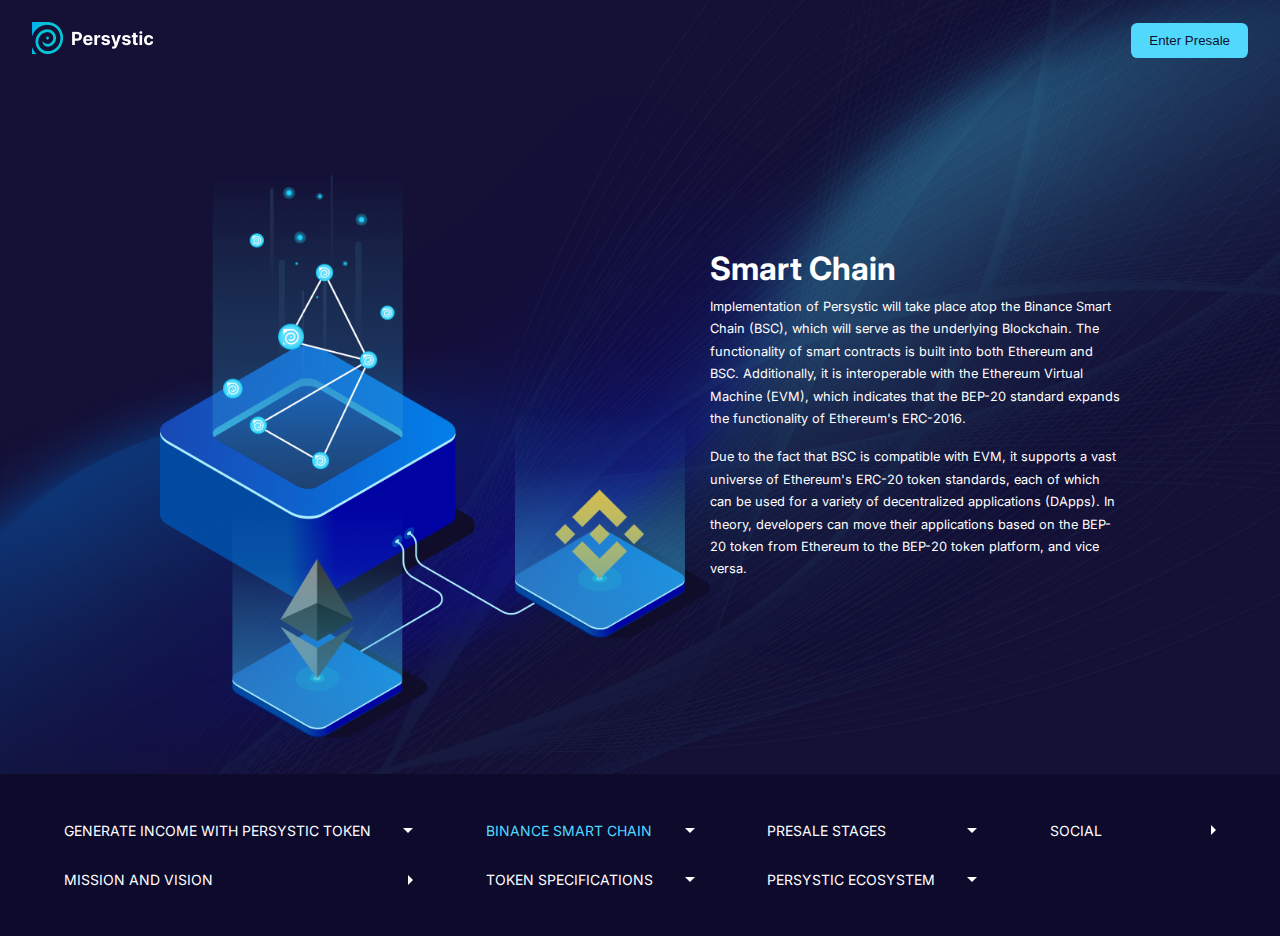
==== binance.html @ 01e59f0c "made changes" ====
<!DOCTYPE html>
<html lang="en">
  <head>
    <meta charset="UTF-8" />
    <meta http-equiv="X-UA-Compatible" content="IE=edge" />
    <meta name="viewport" content="width=device-width, initial-scale=1.0" />
    <link rel="stylesheet" href="styles/globalStyle.css" />
    <link rel="stylesheet" href="styles/binance.css" />
    <title>Binance Smart Chain</title>
  </head>
  <body>
    <header class="main-header">
      <div class="container">
        <nav>
          <div class="logo">
            <a href="index.html">
              <img src="img/logo.png" alt="logo" />
            </a>
          </div>
          <a href="#">
            <button class="btn">Enter Presale</button>
          </a>
        </nav>
      </div>
    </header>

    <section class="showcase">
      <div class="container grid">
        <div class="showcase-img">
          <img src="img/binance/showcase.png" alt="" />
        </div>
        <div class="showcase-text">
          <h1>Smart Chain</h1>
          <p>
            Implementation of Persystic will take place atop the Binance Smart
            Chain (BSC), which will serve as the underlying Blockchain. The
            functionality of smart contracts is built into both Ethereum and
            BSC. Additionally, it is interoperable with the Ethereum Virtual
            Machine (EVM), which indicates that the BEP-20 standard expands the
            functionality of Ethereum's ERC-2016.
          </p>
          <p>
            Due to the fact that BSC is compatible with EVM, it supports a vast
            universe of Ethereum's ERC-20 token standards, each of which can be
            used for a variety of decentralized applications (DApps). In theory,
            developers can move their applications based on the BEP-20 token
            from Ethereum to the BEP-20 token platform, and vice versa.
          </p>
        </div>
      </div>
    </section>

    <footer class="footer">
      <div class="container">
        <div class="col-1 col">
          <div>
            <a href="generateIncome.html">
              <li>Generate Income with Persystic Token</li>
            </a>
            <img src="img/arrow-down.png" alt="" />
          </div>
          <div>
            <a href="mission.html">
              <li>Mission and Vision</li>
            </a>
            <img src="img/arrow-right.png" alt="" />
          </div>
        </div>

        <div class="col-2 col">
          <div>
            <a href="binance.html">
              <li class="bsc">BINANCE SMART CHAIN</li>
            </a>
            <img src="img/arrow-down.png" alt="" />
          </div>
          <div>
            <a href="specifications.html">
              <li>Token Specifications</li>
            </a>
            <img src="img/arrow-down.png" alt="" />
          </div>
        </div>
        <div class="col-3 col">
          <div>
            <a href="presale.html">
              <li>Presale stages</li>
            </a>
            <img src="img/arrow-down.png" alt="" />
          </div>
          <div>
            <a href="ecosystem.html">
              <li>Persystic Ecosystem</li>
            </a>
            <img src="img/arrow-down.png" alt="" />
          </div>
        </div>
        <div class="col-4">
          <div class="col-4a">
            <li>Social</li>
            <img src="img/arrow-right.png" alt="" />
          </div>
          <div class="socials">
            <img src="img/footer-logo/twitter.png" alt="" />
            <img src="img/footer-logo/telegram.png" alt="" />
            <img src="img/footer-logo/instagram.png" alt="" />
            <img src="img/footer-logo/facebook.png" alt="" />
            <img src="img/footer-logo/discord.png" alt="" />
          </div>
        </div>
      </div>
    </footer>
    <script src="scripts/app1.js"></script>
  </body>
</html>
---- styles/globalStyle.css ----
@import url("https://fonts.googleapis.com/css2?family=Inter:wght@300;400;500;600;700;800&display=swap");
body {
  display: flex;
  flex-direction: column;
  overflow-x: hidden;
  font-family: "Inter", sans-serif;
  background-color: #141036;
  min-height: 100vh;
  position: relative;
}

* {
  padding: 0;
  margin: 0;
  box-sizing: border-box;
}

.container {
  width: 95%;
  margin: 0 auto;
}

nav {
  display: flex;
  justify-content: space-between;
  align-items: center;
  height: 5rem;
}

.btn {
  background: #50d9fc;
  color: #130f30;
  padding: 10px 18px;
  border-radius: 0.4rem;
  border: none;
  cursor: pointer;
}

footer {
  background-color: #0d0a2c;
  color: #fff;
}

footer .container {
  width: 90%;
  padding: 2rem 0;
  height: 100%;
  margin: 0 auto;
  display: flex;
  justify-content: space-between;
  align-items: center;
}

footer .col div {
  display: flex;
  align-items: center;
  justify-content: space-between;
}

footer .col div li {
  margin: 1rem 0;
  text-transform: uppercase;
  list-style: none;
  font-size: 14px;
  color: #fff;
  text-decoration: none;
}

footer .col div a {
  text-decoration: none;
}

footer .col div li:hover {
  color: #50d9fc;
}

footer .col-4 div li {
  list-style: none;
  text-transform: uppercase;
}

.socials img {
  width: 30px;
  margin-top: 1rem;
}

.col-4a {
  display: flex;
  justify-content: space-between;
  align-items: center;
  font-size: 14px;
  cursor: pointer;
}

.socials {
  opacity: 0;
}

.active-social {
  opacity: 1;
}

.col-4a {
  display: flex;
  justify-content: space-between;
  align-items: center;
  font-size: 14px;
  cursor: pointer;
}


@media (max-width: 2500px) {
  footer .col img {
    margin-left: 10rem;
  }
}

@media (max-width: 1650px) {
  footer .col div img {
    margin-left: 5rem;
  }
}

@media (max-width: 1650px) {
  footer .col div img {
    margin-left: 2rem;
  }
}

@media (max-width: 1100px) {
  footer .container {
    flex-direction: column;
  }

  footer .col-4 div {
    margin: 1rem 0;
  }

  footer .container {
    align-items: normal;
  }

  .socials {
    display: none;
  }

  .social-mobile-active {
    display: block;
  }
}
---- styles/binance.css ----
body {
  display: flex;
  flex-direction: column;
  overflow-x: hidden;
  font-family: "Inter", sans-serif;
  background-color: #141036;
  min-height: 100vh;
  background-image: url("../img/background.png"), url("../img/bg-img.png");
  background-position: center;
  background-repeat: no-repeat;
  background-size: cover;
}

.showcase {
  padding: 2rem 0;
}

.showcase-img img {
  width: 550px;
}

.showcase-text {
  color: #fff;
  text-align: start;
}

.showcase-text p {
  margin: 1rem 0;
  font-size: .8rem;
}

.showcase-text h1 {
  font-size: 2rem;
}

.showcase-text h1,
p {
  line-height: 1.4rem;
}

.showcase .grid {
  display: grid;
  grid-template-columns: 1fr 1fr;
  place-items: center;
  width: 75%;
}

footer {
  margin-top: auto;
  z-index: 1;
}

footer .col div .bsc {
  color: #50d9fc;
}

@media (min-width: 2000px) {
  .showcase-img img {
    width: 800px;
  }

  .showcase-text h1 {
    font-size: 3rem;
  }

  .showcase-text p {
    font-size: 1.5rem;
    line-height: 1.5;
  }
}

@media (max-width: 1350px) {
  .showcase-img img {
    width: 550px;
  }
}

@media (max-width: 1200px) {
  .showcase {
    padding: 3rem 0;
  }

  .showcase-img img {
    width: 400px;
  }

  .showcase .grid {
    width: 90%;
  }
}

@media (max-width: 900px) {
  .showcase {
    padding: 0rem;
  }

  .showcase .grid {
    grid-template-columns: 1fr;
  }

  .showcase-text h1 {
    font-size: 1.5rem;
    margin-top: 1rem;
    text-align: center;
  }

  .showcase-text p {
    font-size: .7rem;
  }
}

@media (max-width: 550px) {
  .showcase-img img {
    width: 350px;
  }
}

@media (max-width: 350px) {
  .showcase-img img {
    width: 250px;
  }
}
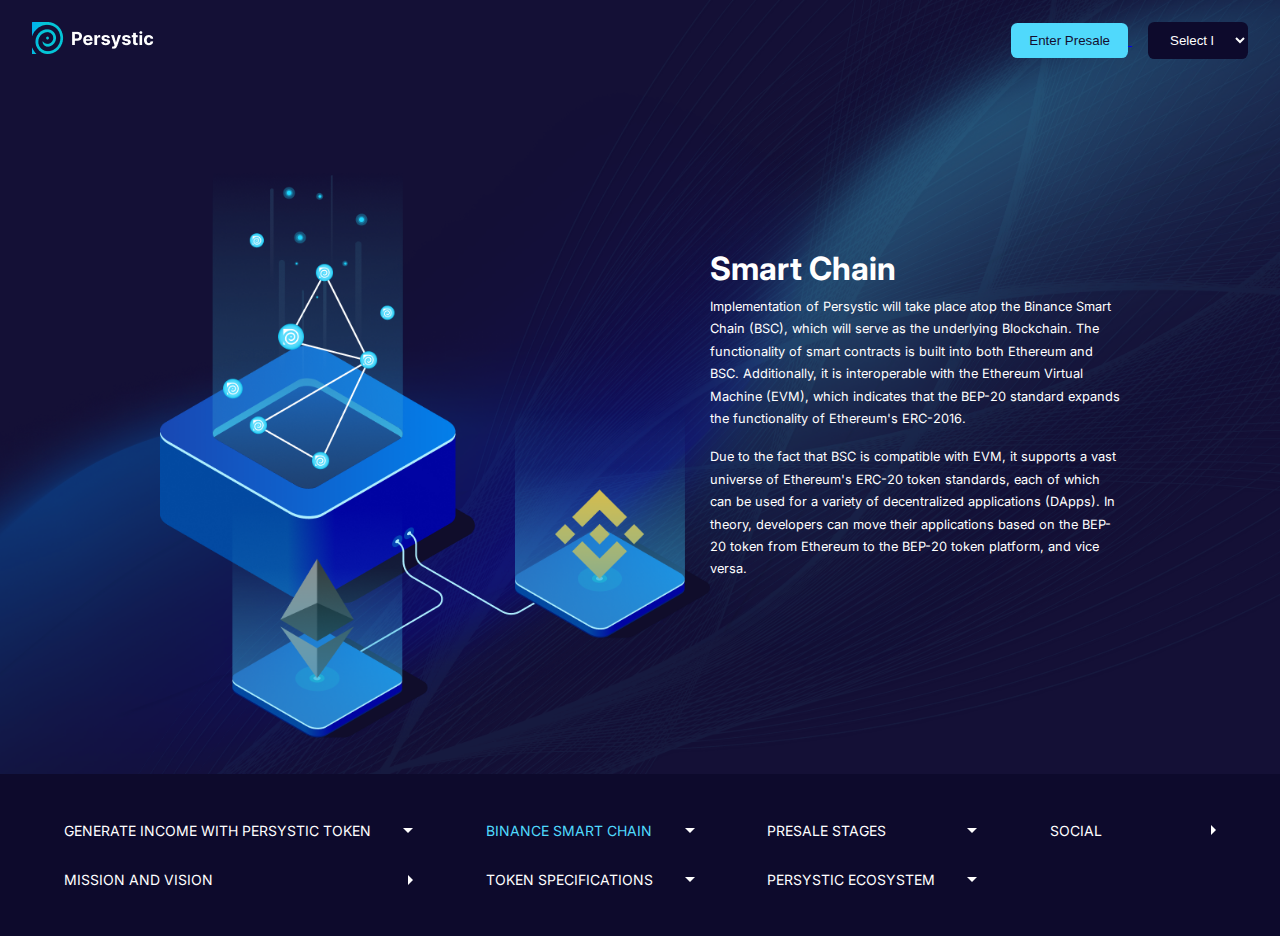
==== commit 5b14fc8f: "added dropdown" ====
--- a/binance.html
+++ b/binance.html
@@ -4,9 +4,24 @@
     <meta charset="UTF-8" />
     <meta http-equiv="X-UA-Compatible" content="IE=edge" />
     <meta name="viewport" content="width=device-width, initial-scale=1.0" />
+    <meta property="og:type" content="website" />
+    <meta name="description" content="Implementation of Persystic will take place atop the Binance Smart
+    Chain (BSC), which will serve as the underlying Blockchain. The
+    functionality of smart contracts is built into both Ethereum and
+    BSC. Additionally, it is interoperable with the Ethereum Virtual
+    Machine (EVM), which indicates that the BEP-20 standard expands the
+    functionality of Ethereum's ERC-2016." />
+    <meta name="og:title" content="Binance Smart Chain" />
+    <meta property="og:description" content="Implementation of Persystic will take place atop the Binance Smart
+    Chain (BSC), which will serve as the underlying Blockchain. The
+    functionality of smart contracts is built into both Ethereum and
+    BSC. Additionally, it is interoperable with the Ethereum Virtual
+    Machine (EVM), which indicates that the BEP-20 standard expands the
+    functionality of Ethereum's ERC-2016." />
     <link rel="stylesheet" href="styles/globalStyle.css" />
     <link rel="stylesheet" href="styles/binance.css" />
     <title>Binance Smart Chain</title>
+    <link rel="icon" type="image/x-icon" href="img/favicon.png" alt="Persystic" />
   </head>
   <body>
     <header class="main-header">
@@ -17,9 +32,41 @@
               <img src="img/logo.png" alt="logo" />
             </a>
           </div>
-          <a href="#">
-            <button class="btn">Enter Presale</button>
-          </a>
+          <div class="right">
+            <a href="#">
+              <button class="btn">Enter Presale</button>
+            </a>
+            
+            <select data-placeholder="Choose a Language...">
+              <option value="AF">Select language..</option>
+              <option value="AR">Arabic</option>
+              <option value="ZH">Chinese (Mandarin)</option>
+              <option value="HR">Croatian</option>
+              <option value="CS">Czech</option>
+              <option value="DA">Danish</option>
+              <option value="NL">Dutch</option>
+              <option value="EN">English</option>
+              <option value="FR">French</option>
+              <option value="DE">German</option>
+              <option value="EL">Greek</option>
+              <option value="HI">Hindi</option>
+              <option value="IT">Italian</option>
+              <option value="JA">Japanese</option>
+              <option value="KO">Korean</option>
+              <option value="LA">Latin</option>
+              <option value="PL">Polish</option>
+              <option value="PT">Portuguese</option>            
+              <option value="RU">Russian</option>  
+              <option value="SR">Serbian</option> 
+              <option value="SL">Slovenian</option>
+              <option value="ES">Spanish</option>
+              <option value="SW">Swahili</option>
+              <option value="SV">Swedish </option>
+              <option value="TR">Turkish</option>
+              <option value="UK">Ukrainian</option>
+              <option value="VI">Vietnamese</option>
+            </select>
+          </div>
         </nav>
       </div>
     </header>
--- a/styles/globalStyle.css
+++ b/styles/globalStyle.css
@@ -34,6 +34,27 @@
   border-radius: 0.4rem;
   border: none;
   cursor: pointer;
+}
+
+select {
+  outline: 0;
+  padding: .4rem;
+  border-radius: .4rem;
+  cursor: pointer;
+  border: 0;
+  padding: 10px 18px;
+  border-radius: 0.4rem;
+  width: 100px;
+  background-color: #0d0a2c;
+  color: #fff;
+  margin-left: 1rem;
+}
+
+option {
+  cursor: pointer;
+  background-color: #0d0a2c;
+  border: 0;
+  color: #fff;
 }
 
 footer {
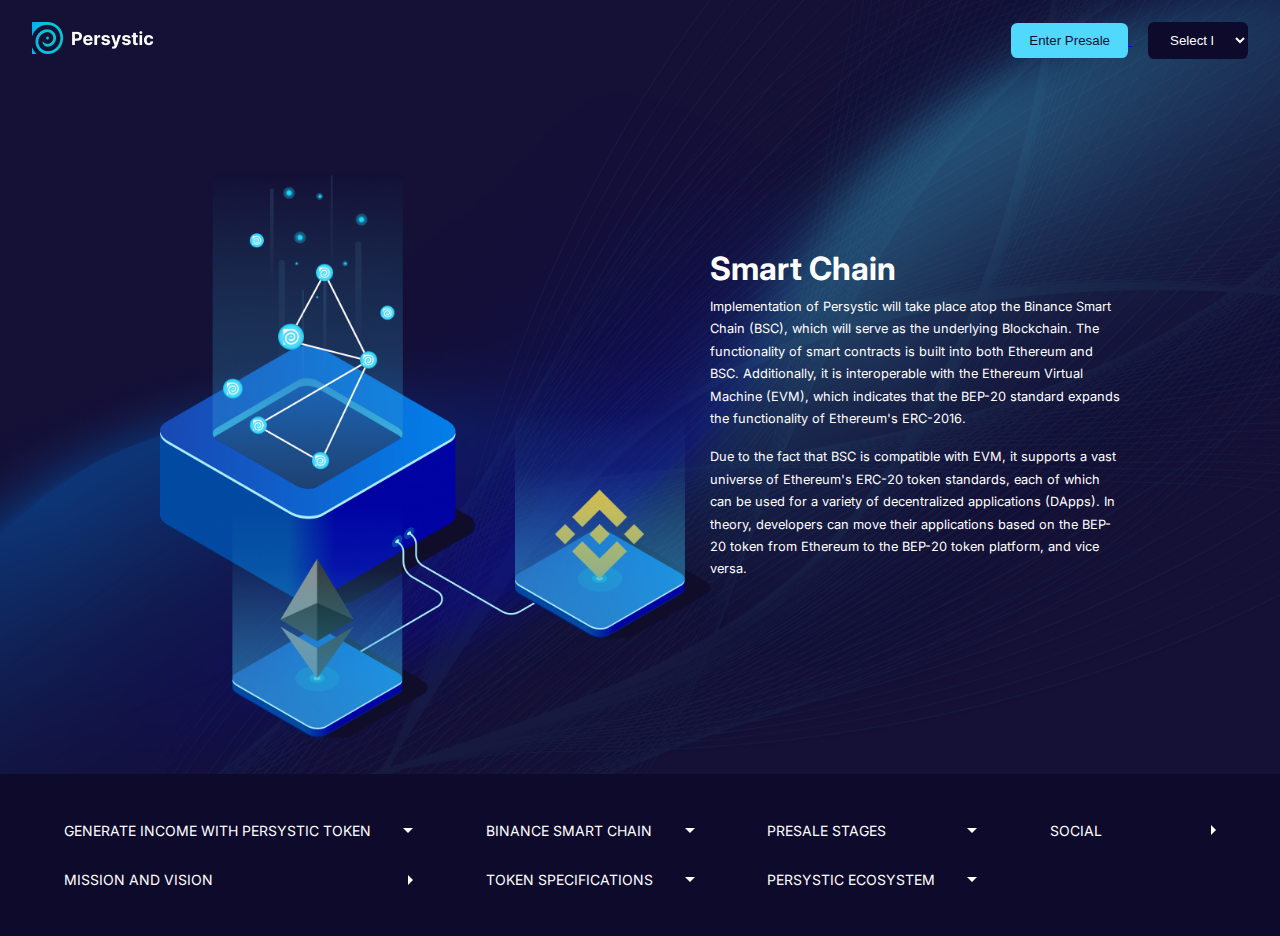
==== commit f6a1cab1: "added google sites tag and social links" ====
--- a/binance.html
+++ b/binance.html
@@ -117,7 +117,7 @@
         <div class="col-2 col">
           <div>
             <a href="binance.html">
-              <li class="bsc">BINANCE SMART CHAIN</li>
+              <li>BINANCE SMART CHAIN</li>
             </a>
             <img src="img/arrow-down.png" alt="" />
           </div>
@@ -148,8 +148,12 @@
             <img src="img/arrow-right.png" alt="" />
           </div>
           <div class="socials">
-            <img src="img/footer-logo/twitter.png" alt="" />
-            <img src="img/footer-logo/telegram.png" alt="" />
+            <a href="https://twitter.com/PersysticToken">
+              <img src="img/footer-logo/twitter.png" alt="" />
+            </a>
+            <a href="https://t.me/PersysticTokenOfficial">
+              <img src="img/footer-logo/telegram.png" alt="" />
+            </a>
             <img src="img/footer-logo/instagram.png" alt="" />
             <img src="img/footer-logo/facebook.png" alt="" />
             <img src="img/footer-logo/discord.png" alt="" />
@@ -157,6 +161,15 @@
         </div>
       </div>
     </footer>
+    <!-- Global site tag (gtag.js) - Google Analytics -->
+    <script async src="https://www.googletagmanager.com/gtag/js?id=UA-234206552-6"></script>
+    <script>
+      window.dataLayer = window.dataLayer || [];
+      function gtag(){dataLayer.push(arguments);}
+      gtag('js', new Date());
+
+      gtag('config', 'UA-234206552-6');
+    </script>
     <script src="scripts/app1.js"></script>
   </body>
 </html>
--- a/styles/globalStyle.css
+++ b/styles/globalStyle.css
@@ -105,6 +105,10 @@
   margin-top: 1rem;
 }
 
+.socials a {
+  color: transparent;
+}
+
 .col-4a {
   display: flex;
   justify-content: space-between;
@@ -169,3 +173,13 @@
     display: block;
   }
 }
+
+@media (max-width: 400px) {
+  .logo img{
+    width: 80px;
+  }
+
+  .btn {
+    padding: 8px 7px;
+  }
+}
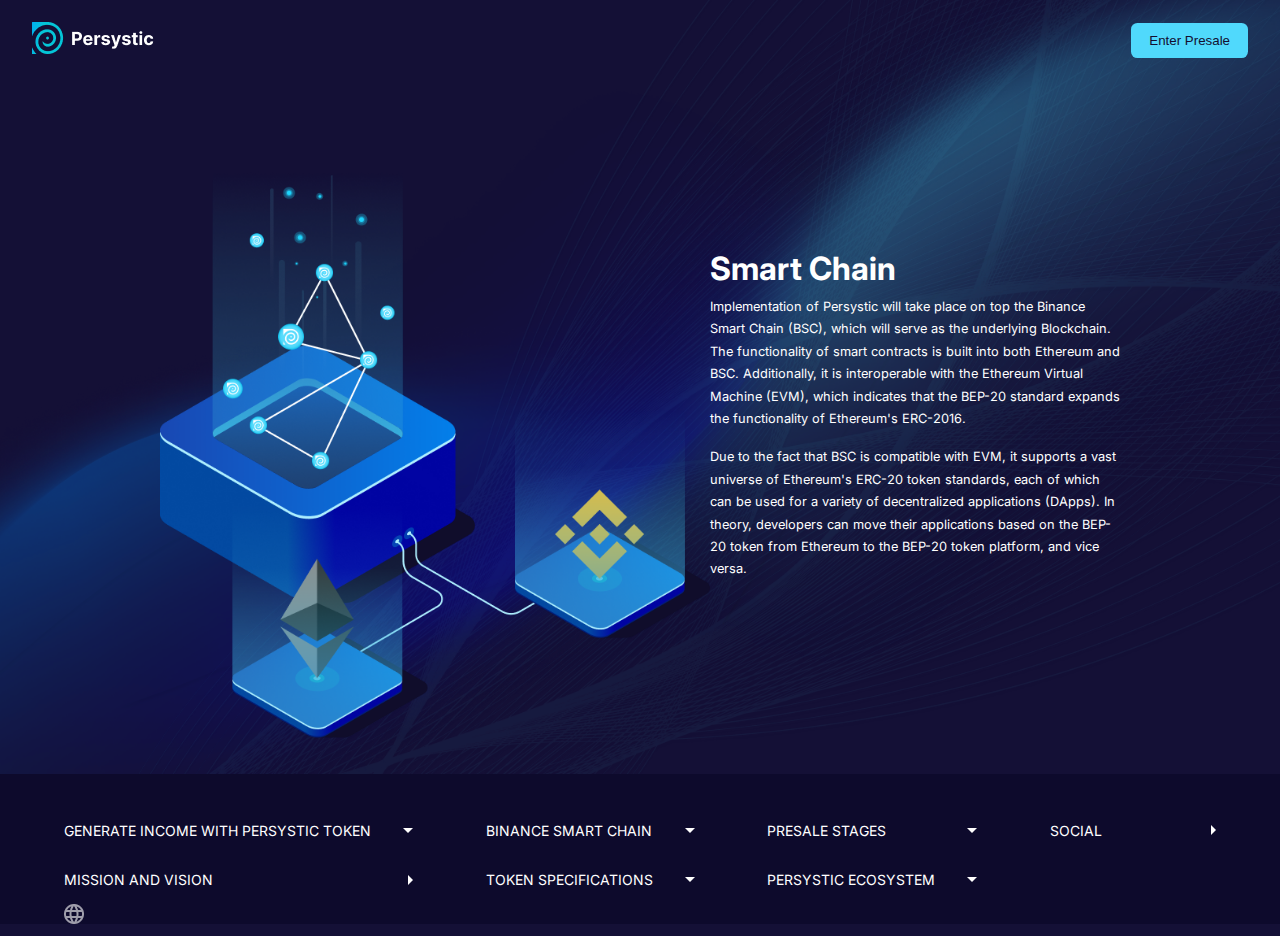
==== commit 18f9398e: "fixed bg img" ====
--- a/binance.html
+++ b/binance.html
@@ -36,36 +36,6 @@
             <a href="#">
               <button class="btn">Enter Presale</button>
             </a>
-            
-            <select data-placeholder="Choose a Language...">
-              <option value="AF">Select language..</option>
-              <option value="AR">Arabic</option>
-              <option value="ZH">Chinese (Mandarin)</option>
-              <option value="HR">Croatian</option>
-              <option value="CS">Czech</option>
-              <option value="DA">Danish</option>
-              <option value="NL">Dutch</option>
-              <option value="EN">English</option>
-              <option value="FR">French</option>
-              <option value="DE">German</option>
-              <option value="EL">Greek</option>
-              <option value="HI">Hindi</option>
-              <option value="IT">Italian</option>
-              <option value="JA">Japanese</option>
-              <option value="KO">Korean</option>
-              <option value="LA">Latin</option>
-              <option value="PL">Polish</option>
-              <option value="PT">Portuguese</option>            
-              <option value="RU">Russian</option>  
-              <option value="SR">Serbian</option> 
-              <option value="SL">Slovenian</option>
-              <option value="ES">Spanish</option>
-              <option value="SW">Swahili</option>
-              <option value="SV">Swedish </option>
-              <option value="TR">Turkish</option>
-              <option value="UK">Ukrainian</option>
-              <option value="VI">Vietnamese</option>
-            </select>
           </div>
         </nav>
       </div>
@@ -79,7 +49,7 @@
         <div class="showcase-text">
           <h1>Smart Chain</h1>
           <p>
-            Implementation of Persystic will take place atop the Binance Smart
+            Implementation of Persystic will take place on top the Binance Smart
             Chain (BSC), which will serve as the underlying Blockchain. The
             functionality of smart contracts is built into both Ethereum and
             BSC. Additionally, it is interoperable with the Ethereum Virtual
@@ -160,7 +130,22 @@
           </div>
         </div>
       </div>
+      <div class="language">
+        <img src="img/globe.png" alt="">
+        <div id="google_translate_element"></div>
+      </div>
     </footer>
+
+    <script src="https://translate.google.com/translate_a/element.js?cb=googleTranslateElementInit"></script>
+    <script type="text/javascript">
+        function googleTranslateElementInit() {
+            new google.translate.TranslateElement({
+                includedLanguages: 'tr,de,fr,es,en,it',
+                layout: google.translate.TranslateElement.InlineLayout.VERTICAL
+            }, 'google_translate_element');
+        }
+    </script>
+    
     <!-- Global site tag (gtag.js) - Google Analytics -->
     <script async src="https://www.googletagmanager.com/gtag/js?id=UA-234206552-6"></script>
     <script>
--- a/styles/globalStyle.css
+++ b/styles/globalStyle.css
@@ -1,4 +1,43 @@
 @import url("https://fonts.googleapis.com/css2?family=Inter:wght@300;400;500;600;700;800&display=swap");
+
+.goog-te-gadget .goog-te-combo  {
+  border: 0;
+  outline: 0;
+  background-color: transparent;
+  color: #fff;
+  cursor: pointer;
+}
+
+.goog-logo-link {
+  display:none !important;
+} 
+  
+.goog-te-gadget{
+  color: transparent !important;
+}
+
+#google_translate_element{display:block; margin-top: .5rem;}
+.goog-te-banner-frame.skiptranslate { display: none !important;} 
+body { top: 0px !important; }
+#goog-gt-tt{display: none !important; top: 0px !important; } 
+.goog-tooltip skiptranslate{display: none !important; top: 0px !important; } 
+.activity-root { display: hide !important;} 
+.status-message { display: hide !important;}
+.started-activity-container { display: hide !important;}
+
+option {
+  background-color: #0d0a2c;
+}
+
+.language {
+  margin-top: -2rem !important;
+  display: flex;
+  align-items: center;
+  gap: 5px;
+  width: 90%;
+  margin: 0 auto;
+}
+
 body {
   display: flex;
   flex-direction: column;
@@ -36,25 +75,11 @@
   cursor: pointer;
 }
 
-select {
-  outline: 0;
-  padding: .4rem;
-  border-radius: .4rem;
-  cursor: pointer;
-  border: 0;
-  padding: 10px 18px;
-  border-radius: 0.4rem;
-  width: 100px;
-  background-color: #0d0a2c;
-  color: #fff;
-  margin-left: 1rem;
-}
-
-option {
-  cursor: pointer;
-  background-color: #0d0a2c;
-  border: 0;
-  color: #fff;
+.right {
+  display: flex;
+  align-items: center;
+  justify-content: center;
+  gap: 10px;
 }
 
 footer {
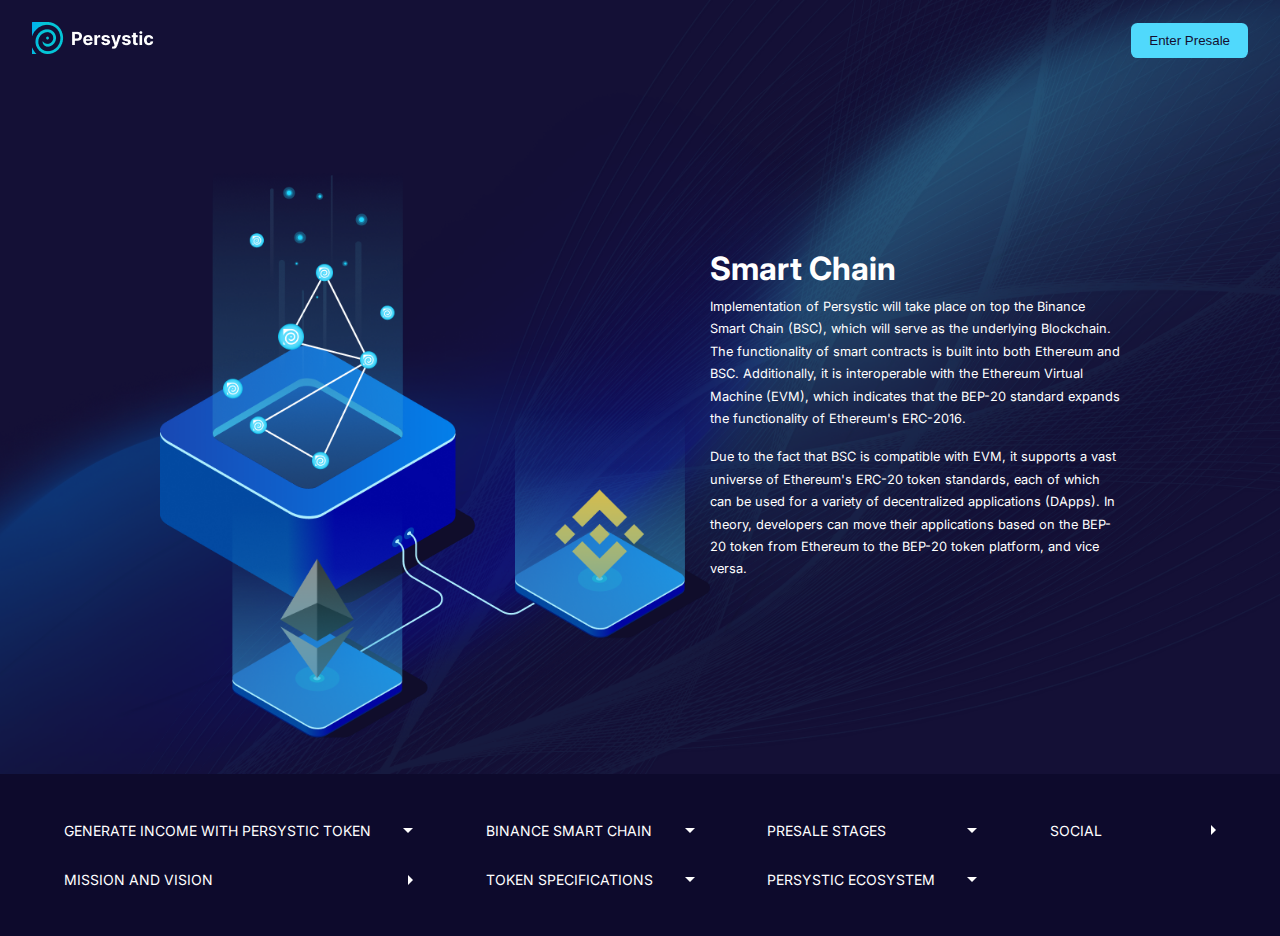
==== commit d8fe5c76: "made changes" ====
--- a/binance.html
+++ b/binance.html
@@ -5,23 +5,34 @@
     <meta http-equiv="X-UA-Compatible" content="IE=edge" />
     <meta name="viewport" content="width=device-width, initial-scale=1.0" />
     <meta property="og:type" content="website" />
-    <meta name="description" content="Implementation of Persystic will take place atop the Binance Smart
+    <meta
+      name="description"
+      content="Implementation of Persystic will take place atop the Binance Smart
     Chain (BSC), which will serve as the underlying Blockchain. The
     functionality of smart contracts is built into both Ethereum and
     BSC. Additionally, it is interoperable with the Ethereum Virtual
     Machine (EVM), which indicates that the BEP-20 standard expands the
-    functionality of Ethereum's ERC-2016." />
+    functionality of Ethereum's ERC-2016."
+    />
     <meta name="og:title" content="Binance Smart Chain" />
-    <meta property="og:description" content="Implementation of Persystic will take place atop the Binance Smart
+    <meta
+      property="og:description"
+      content="Implementation of Persystic will take place atop the Binance Smart
     Chain (BSC), which will serve as the underlying Blockchain. The
     functionality of smart contracts is built into both Ethereum and
     BSC. Additionally, it is interoperable with the Ethereum Virtual
     Machine (EVM), which indicates that the BEP-20 standard expands the
-    functionality of Ethereum's ERC-2016." />
+    functionality of Ethereum's ERC-2016."
+    />
     <link rel="stylesheet" href="styles/globalStyle.css" />
     <link rel="stylesheet" href="styles/binance.css" />
     <title>Binance Smart Chain</title>
-    <link rel="icon" type="image/x-icon" href="img/favicon.png" alt="Persystic" />
+    <link
+      rel="icon"
+      type="image/x-icon"
+      href="img/favicon.png"
+      alt="Persystic"
+    />
   </head>
   <body>
     <header class="main-header">
@@ -33,7 +44,7 @@
             </a>
           </div>
           <div class="right">
-            <a href="#">
+            <a href="https://join.persystic.io/register">
               <button class="btn">Enter Presale</button>
             </a>
           </div>
@@ -130,31 +141,8 @@
           </div>
         </div>
       </div>
-      <div class="language">
-        <img src="img/globe.png" alt="">
-        <div id="google_translate_element"></div>
-      </div>
     </footer>
 
-    <script src="https://translate.google.com/translate_a/element.js?cb=googleTranslateElementInit"></script>
-    <script type="text/javascript">
-        function googleTranslateElementInit() {
-            new google.translate.TranslateElement({
-                includedLanguages: 'tr,de,fr,es,en,it',
-                layout: google.translate.TranslateElement.InlineLayout.VERTICAL
-            }, 'google_translate_element');
-        }
-    </script>
-    
-    <!-- Global site tag (gtag.js) - Google Analytics -->
-    <script async src="https://www.googletagmanager.com/gtag/js?id=UA-234206552-6"></script>
-    <script>
-      window.dataLayer = window.dataLayer || [];
-      function gtag(){dataLayer.push(arguments);}
-      gtag('js', new Date());
-
-      gtag('config', 'UA-234206552-6');
-    </script>
     <script src="scripts/app1.js"></script>
   </body>
 </html>
